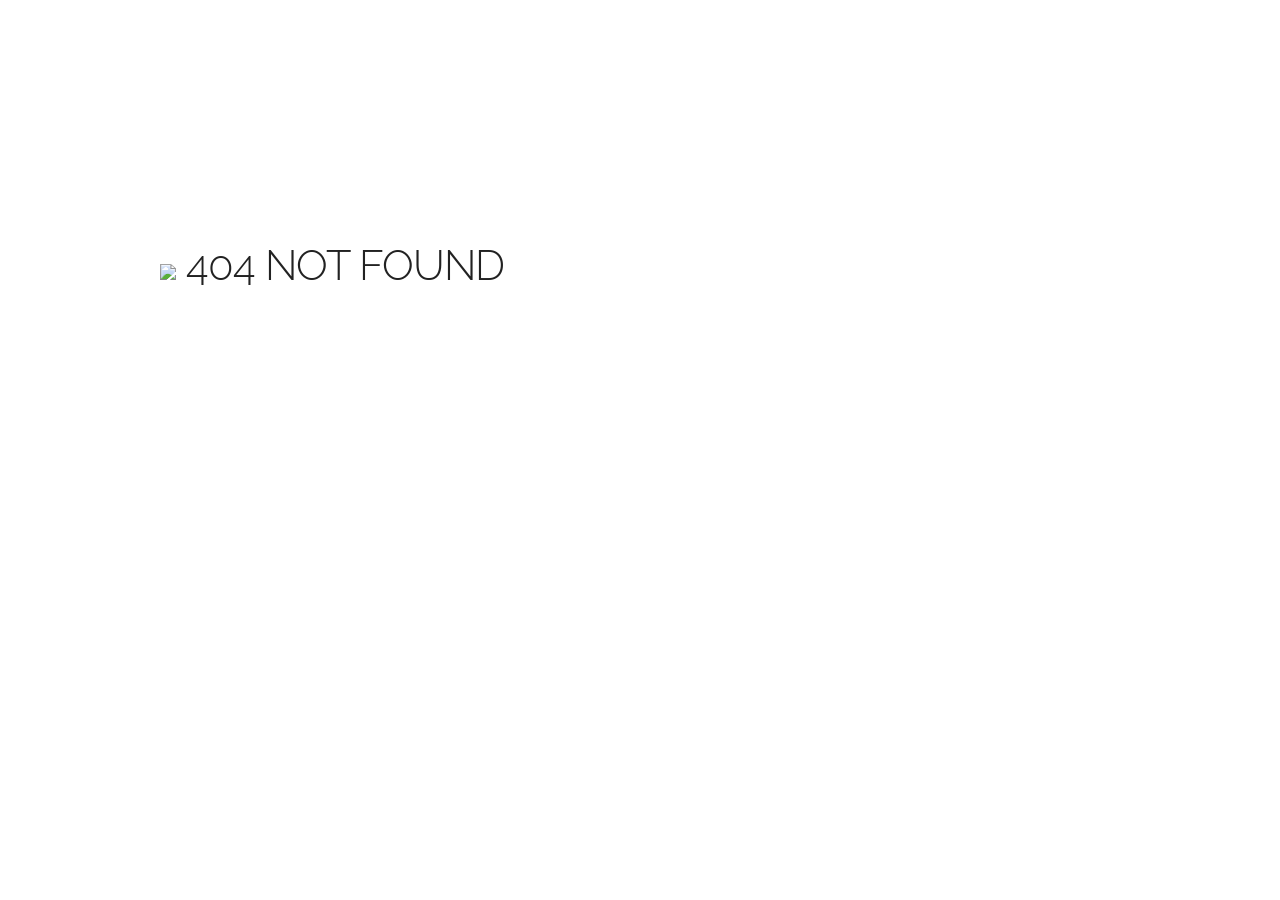
==== index.html @ 8c0a5f90 "deploy" ====
<!DOCTYPE html><html lang=en><head><meta charset=utf-8><meta http-equiv=X-UA-Compatible content="IE=edge"><meta name=viewport content="width=device-width,initial-scale=1"><link rel=icon href=/favicon.png><link href="//fonts.googleapis.com/css?family=Raleway:400,300,600" rel=stylesheet type=text/css><link rel=stylesheet href=/css/normalize.css><link rel=stylesheet href=/css/skeleton.css><style>@media (min-width: 550px) {
        .button-menu {
          margin-top: 15%;
        }
        .button-menu-sm {
          padding-left: 15px;
        }
        .panel-list-sm {
          height: 300px;
          margin: 5px;
        }
        .panel-list-sm:first-child {
          margin-left: 5px;
        }
      }

      /* Larger than tablet */
      @media (min-width: 750px) {
        
        .panel-list-md {
          height: 220px;
          margin: 10px;
        }
        .panel-list-md:first-child {
          margin-left: 10px;
        }
        .iframe-md {
          height: 640px;
          width: 480px;
        }
      }

      /* Larger than desktop */
      @media (min-width: 1000px) {
        .panel-list-lg {
          height: 220px;
          margin: 10px;
        }
        .panel-list-lg:first-child {
          margin-left: 10px;
        }
      }

      /* Smaller than tablet */
      @media (max-width: 750px) {
        .footer-pad {
          padding-bottom: 10%;
        }
        .iframe-md {
          height: 320px;
          width: 240px;
        }
      }</style><title>jayant-dhawan</title><link href=/js/chunk-2d0b363b.7b295f26.js rel=prefetch><link href=/js/chunk-2d0b62f8.10cdc7fe.js rel=prefetch><link href=/js/chunk-2d0d7216.37548ad4.js rel=prefetch><link href=/js/chunk-2d2138f6.85608512.js rel=prefetch><link href=/js/chunk-2d21af29.26e97f24.js rel=prefetch><link href=/js/app.e58a77db.js rel=preload as=script><link href=/js/chunk-vendors.94f8d699.js rel=preload as=script></head><body><noscript><strong>We're sorry but jayant-dhawan doesn't work properly without JavaScript enabled. Please enable it to continue.</strong></noscript><div id=app></div><script src=/js/chunk-vendors.94f8d699.js></script><script src=/js/app.e58a77db.js></script></body></html>
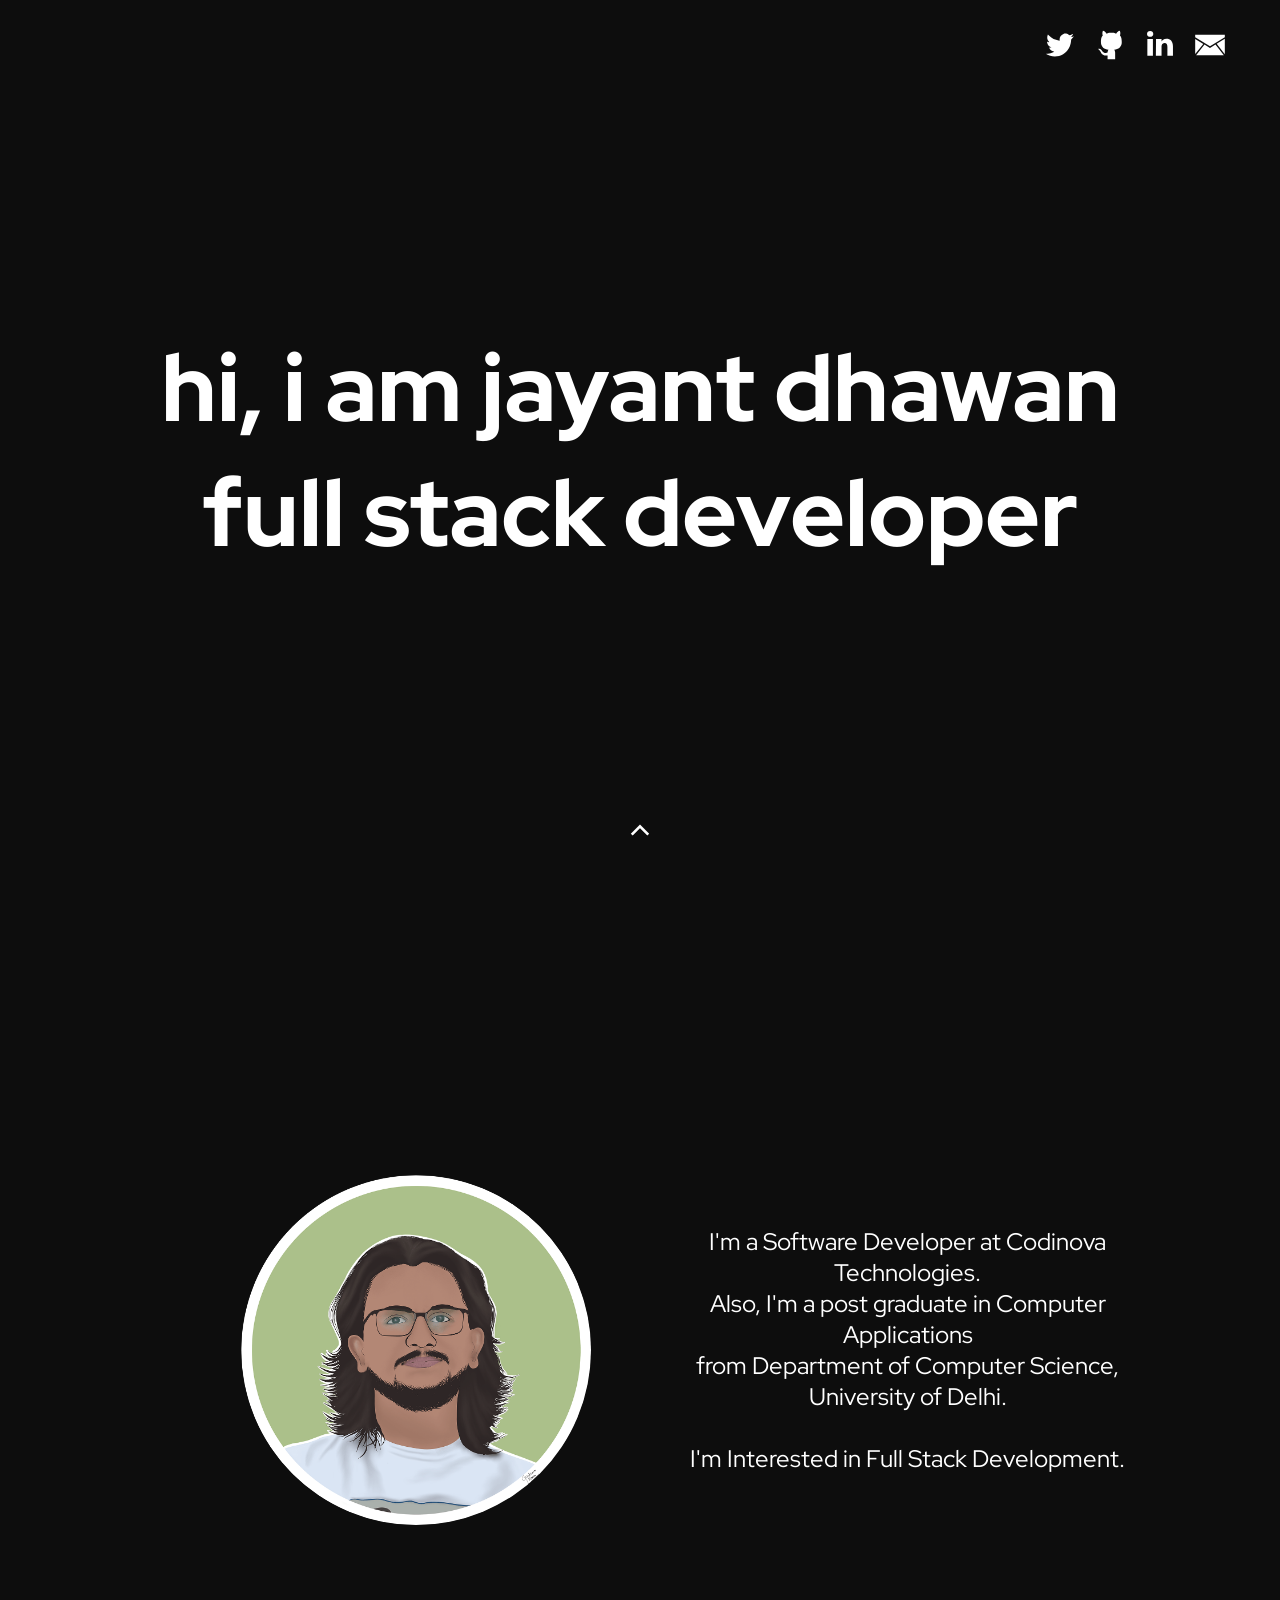
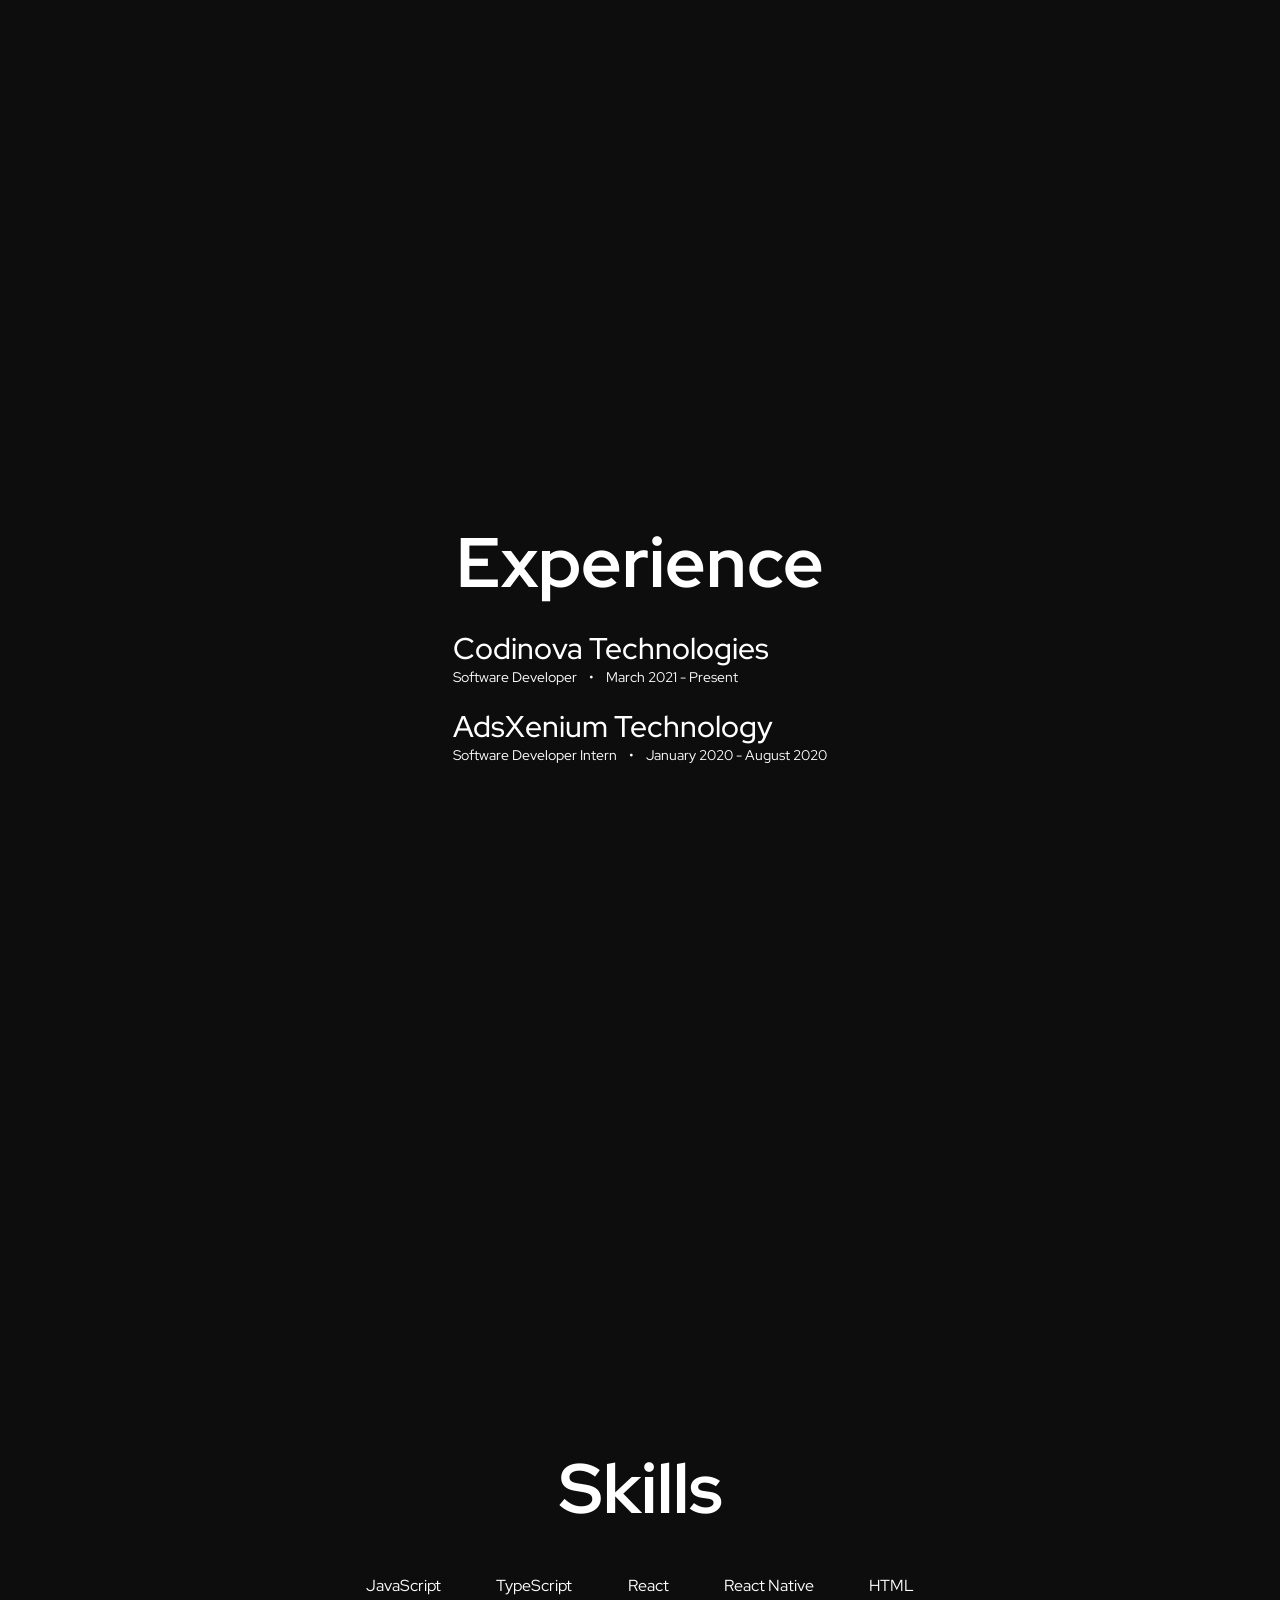
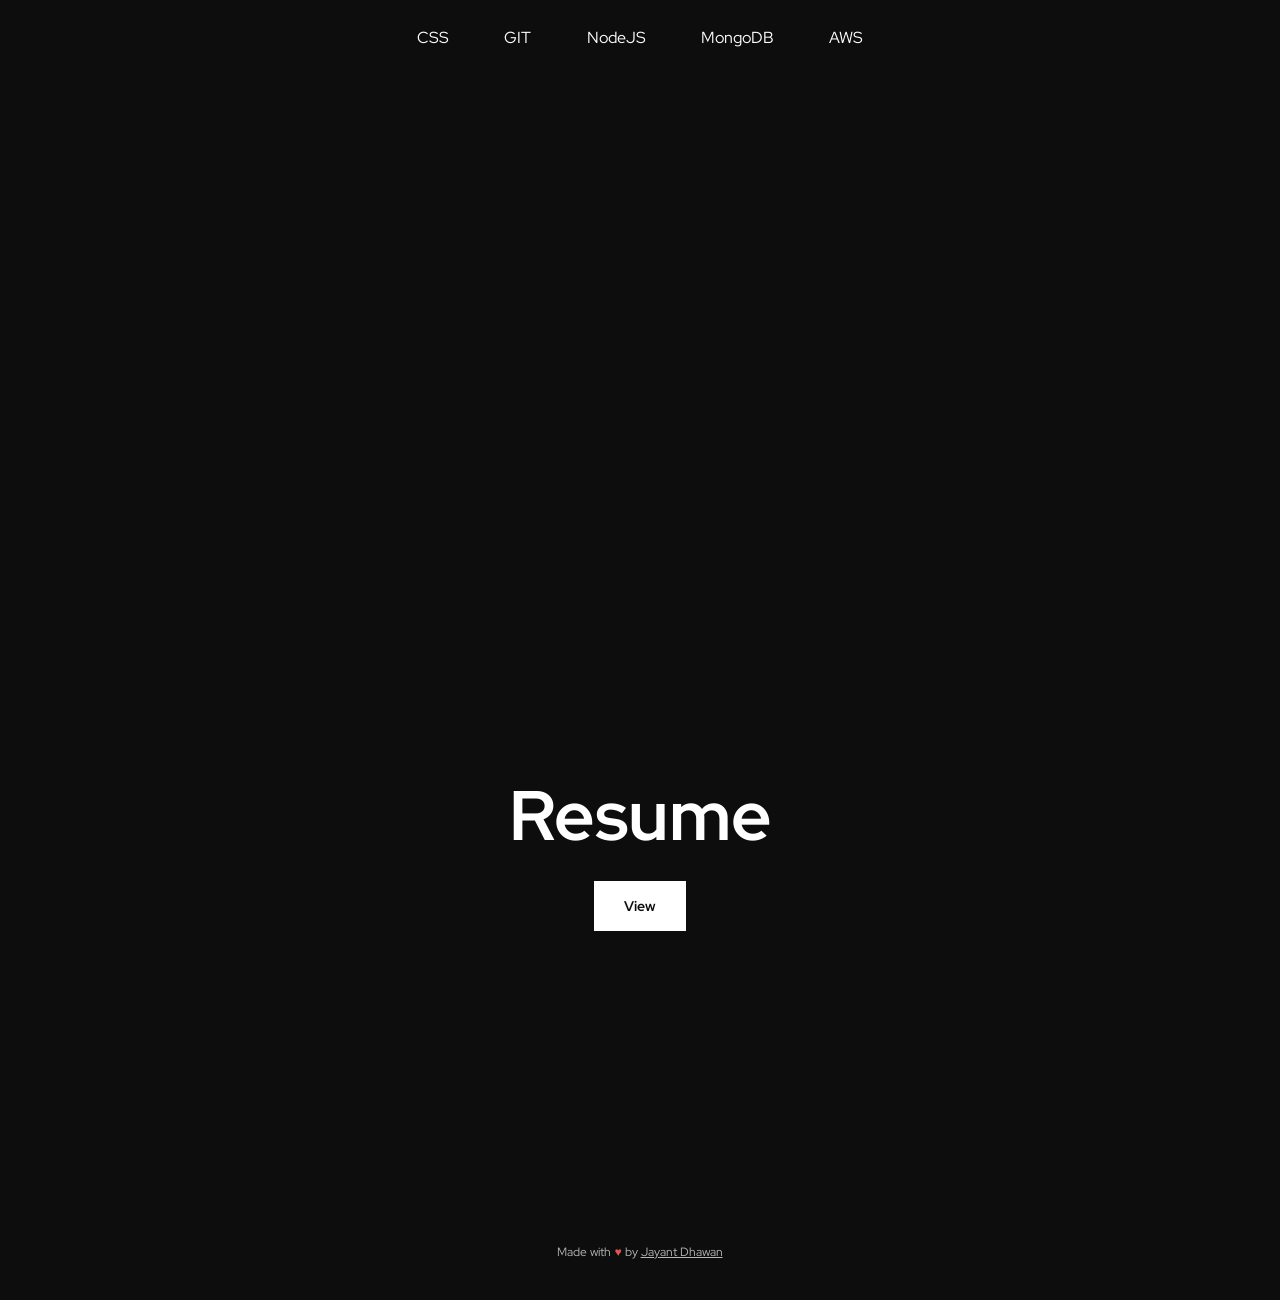
==== commit 56380f3d: "deploy" ====
--- a/index.html
+++ b/index.html
@@ -1,53 +1 @@
-<!DOCTYPE html><html lang=en><head><meta charset=utf-8><meta http-equiv=X-UA-Compatible content="IE=edge"><meta name=viewport content="width=device-width,initial-scale=1"><link rel=icon href=/favicon.png><link href="//fonts.googleapis.com/css?family=Raleway:400,300,600" rel=stylesheet type=text/css><link rel=stylesheet href=/css/normalize.css><link rel=stylesheet href=/css/skeleton.css><style>@media (min-width: 550px) {
-        .button-menu {
-          margin-top: 15%;
-        }
-        .button-menu-sm {
-          padding-left: 15px;
-        }
-        .panel-list-sm {
-          height: 300px;
-          margin: 5px;
-        }
-        .panel-list-sm:first-child {
-          margin-left: 5px;
-        }
-      }
-
-      /* Larger than tablet */
-      @media (min-width: 750px) {
-        
-        .panel-list-md {
-          height: 220px;
-          margin: 10px;
-        }
-        .panel-list-md:first-child {
-          margin-left: 10px;
-        }
-        .iframe-md {
-          height: 640px;
-          width: 480px;
-        }
-      }
-
-      /* Larger than desktop */
-      @media (min-width: 1000px) {
-        .panel-list-lg {
-          height: 220px;
-          margin: 10px;
-        }
-        .panel-list-lg:first-child {
-          margin-left: 10px;
-        }
-      }
-
-      /* Smaller than tablet */
-      @media (max-width: 750px) {
-        .footer-pad {
-          padding-bottom: 10%;
-        }
-        .iframe-md {
-          height: 320px;
-          width: 240px;
-        }
-      }</style><title>jayant-dhawan</title><link href=/js/chunk-2d0b363b.7b295f26.js rel=prefetch><link href=/js/chunk-2d0b62f8.10cdc7fe.js rel=prefetch><link href=/js/chunk-2d0d7216.37548ad4.js rel=prefetch><link href=/js/chunk-2d2138f6.85608512.js rel=prefetch><link href=/js/chunk-2d21af29.26e97f24.js rel=prefetch><link href=/js/app.e58a77db.js rel=preload as=script><link href=/js/chunk-vendors.94f8d699.js rel=preload as=script></head><body><noscript><strong>We're sorry but jayant-dhawan doesn't work properly without JavaScript enabled. Please enable it to continue.</strong></noscript><div id=app></div><script src=/js/chunk-vendors.94f8d699.js></script><script src=/js/app.e58a77db.js></script></body></html>+<!doctype html><html lang="en"><head><meta charset="utf-8"/><link rel="icon" href="/favicon.png"/><meta name="viewport" content="width=device-width,initial-scale=1"/><meta name="theme-color" content="#000000"/><meta name="description" content="Hi, i am a full stack developer. Welcome to my page."/><link rel="apple-touch-icon" href="/logo192.png"/><link rel="manifest" href="/manifest.json"/><title>Jayant Dhawan</title><link rel="preconnect" href="https://fonts.googleapis.com"/><link rel="preconnect" href="https://fonts.gstatic.com" crossorigin/><link href="https://fonts.googleapis.com/css2?family=Red+Hat+Display:wght@400;500;600;800&display=swap" rel="stylesheet"/><script type="text/javascript" src="https://cdnjs.cloudflare.com/ajax/libs/egg.js/1.0/egg.min.js"></script><style>@import url(https://fonts.googleapis.com/css2?family=Red+Hat+Display:wght@400;500;600;800&display=swap);</style><script defer="defer" src="/static/js/main.9273fc24.js"></script><link href="/static/css/main.b7b80606.css" rel="stylesheet"></head><body><noscript>You need to enable JavaScript to run this app.</noscript><div id="root"></div><img id="gift" src="" style="display:none;position:absolute;top:0;bottom:0;left:0;right:0;margin:auto;height:350px"/><script type="text/javascript" src="/assets/js/egg.js"></script></body></html>
--- a/static/css/main.b7b80606.css
+++ b/static/css/main.b7b80606.css
@@ -0,0 +1,2 @@
+body{background-color:#0d0d0d;font-family:Red Hat Display,sans-serif;margin:0;overscroll-behavior-y:none;padding:0}html{scroll-snap-type:y mandatory}section{align-items:center;display:flex;height:100vh;justify-content:center;scroll-snap-align:start;scroll-snap-stop:always}
+/*# sourceMappingURL=main.b7b80606.css.map*/
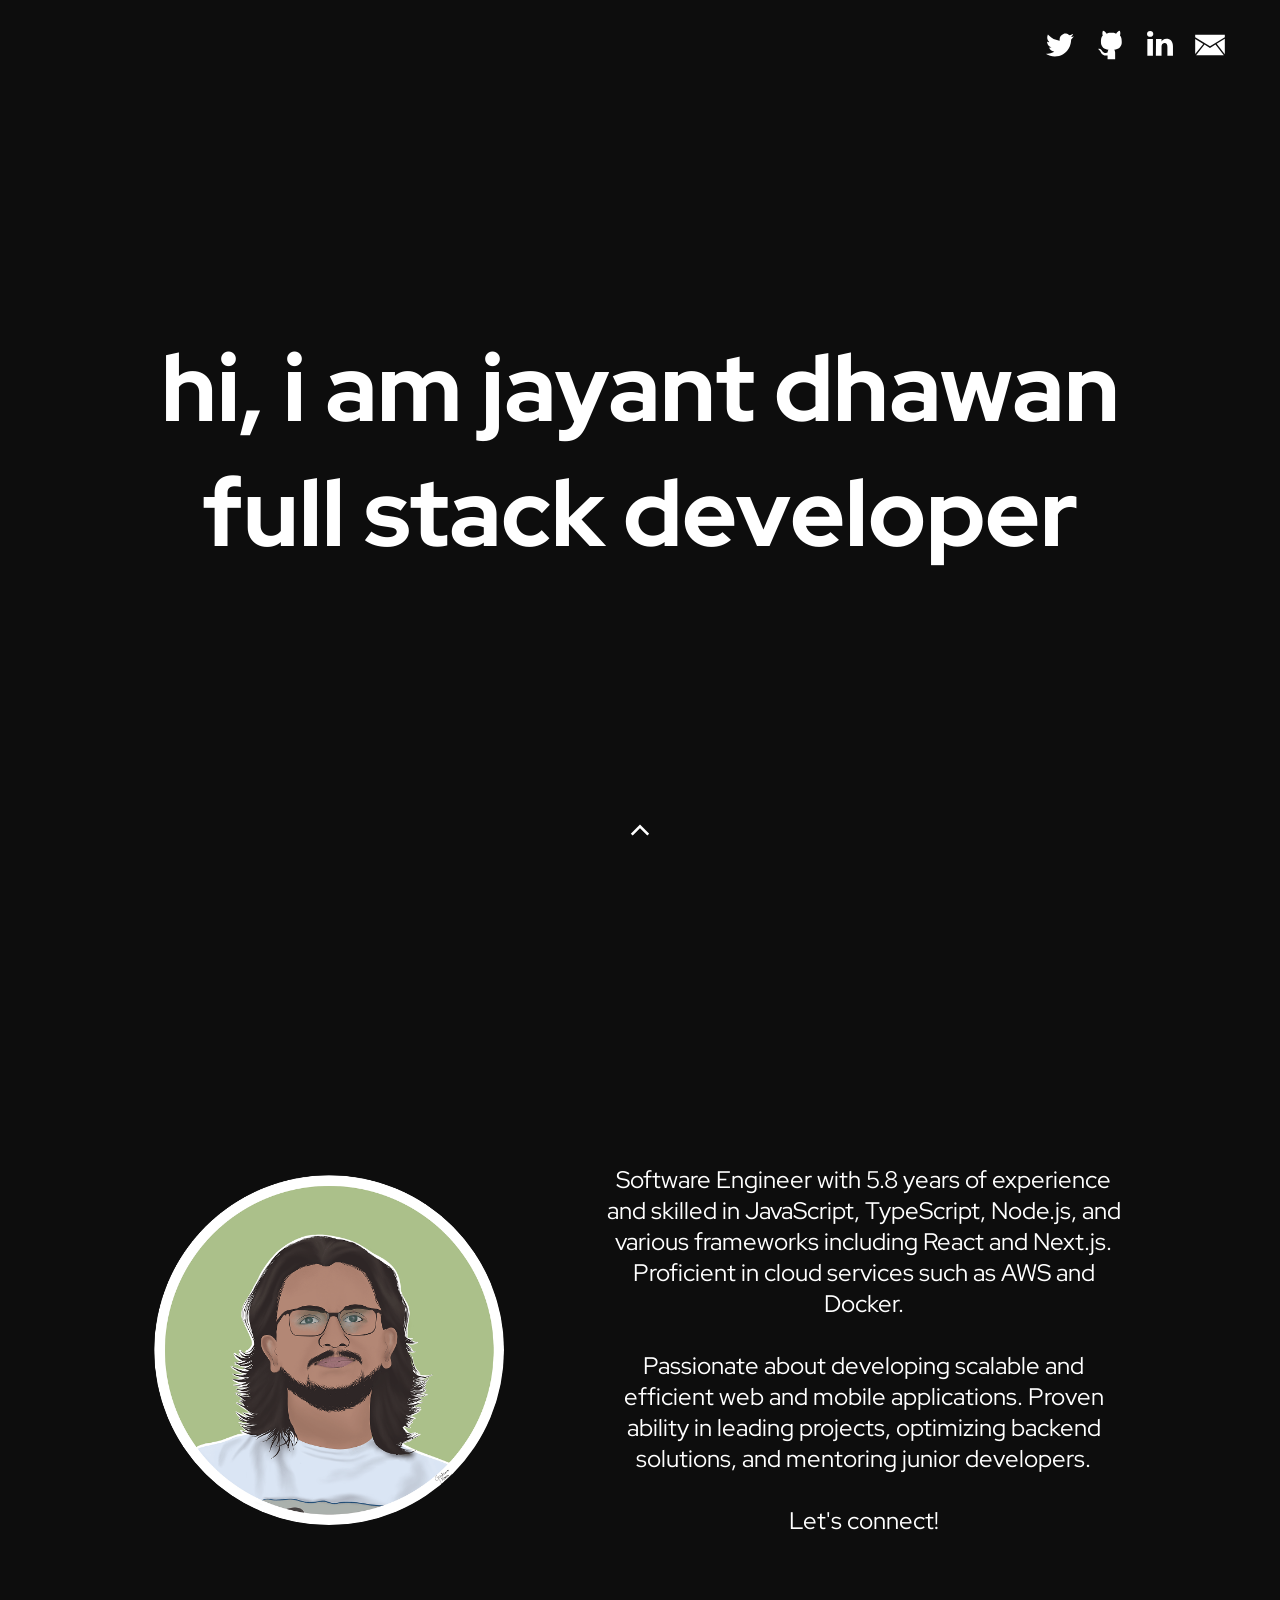
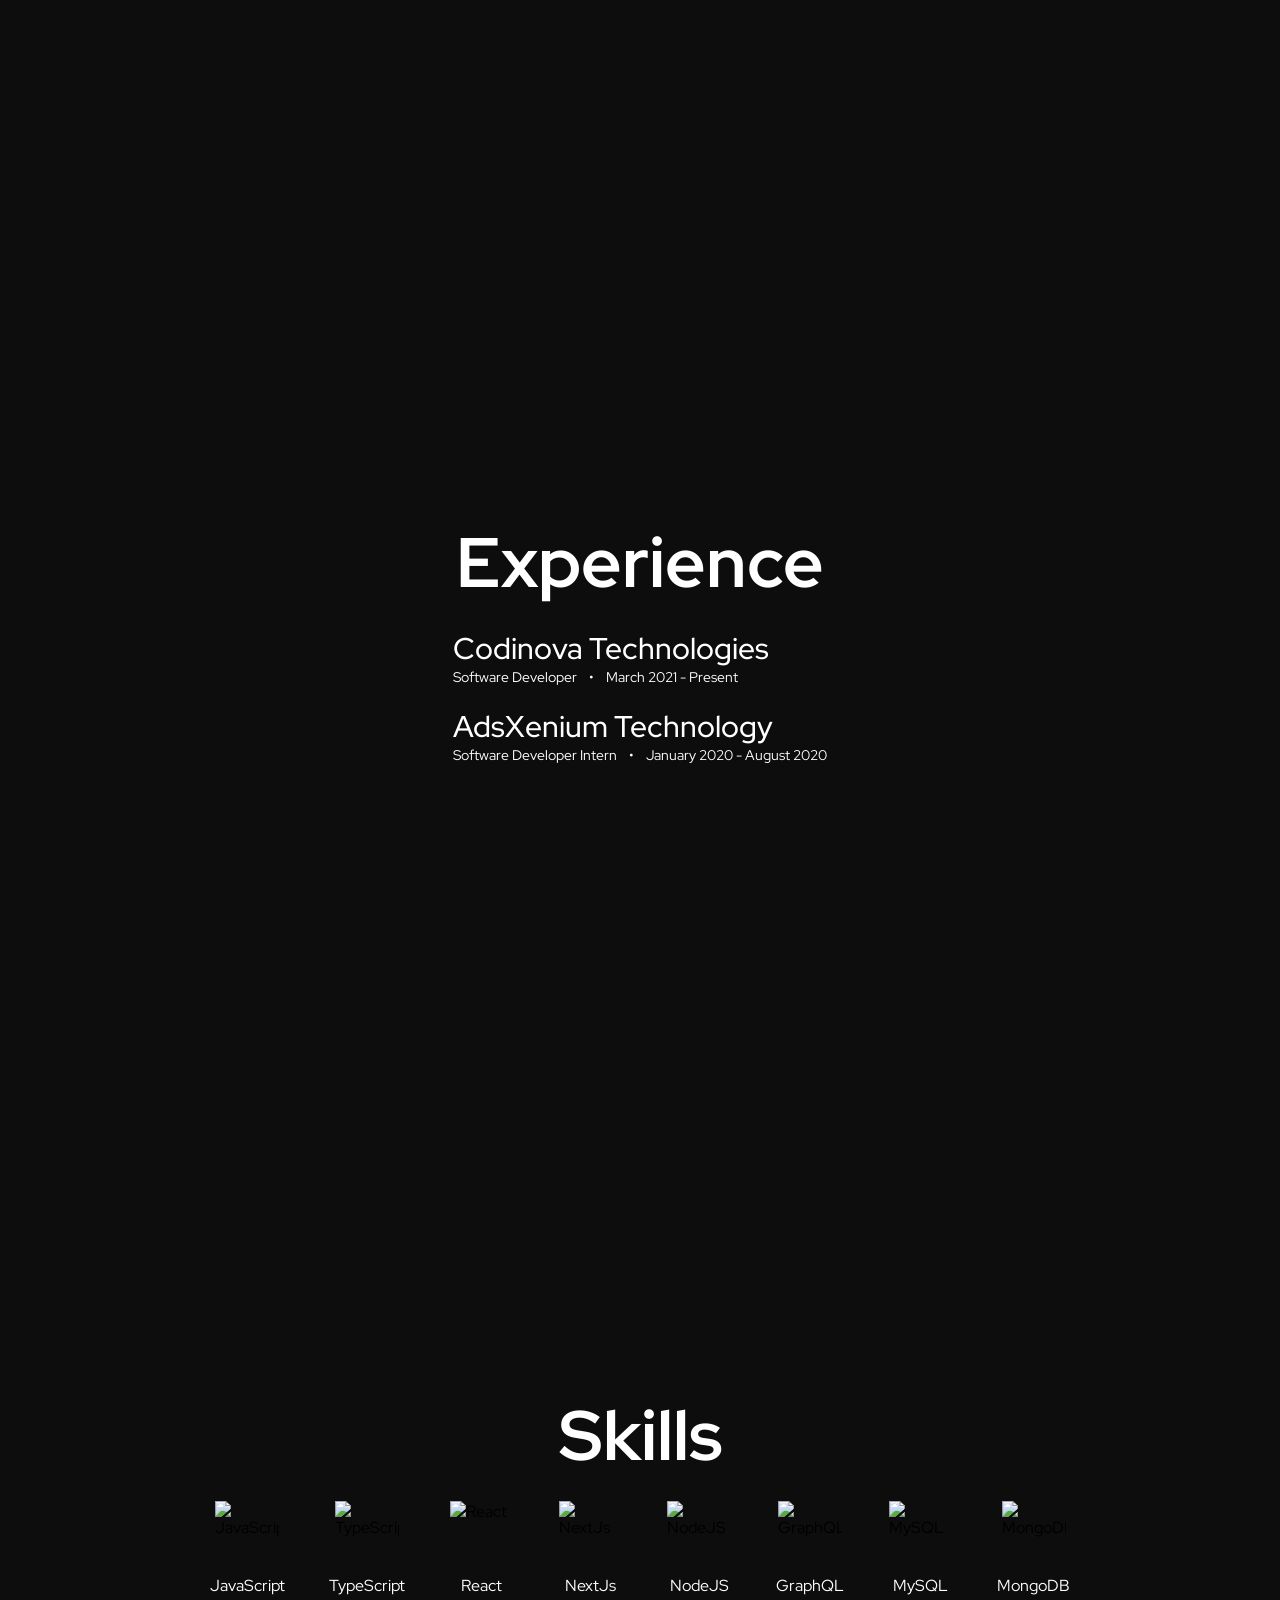
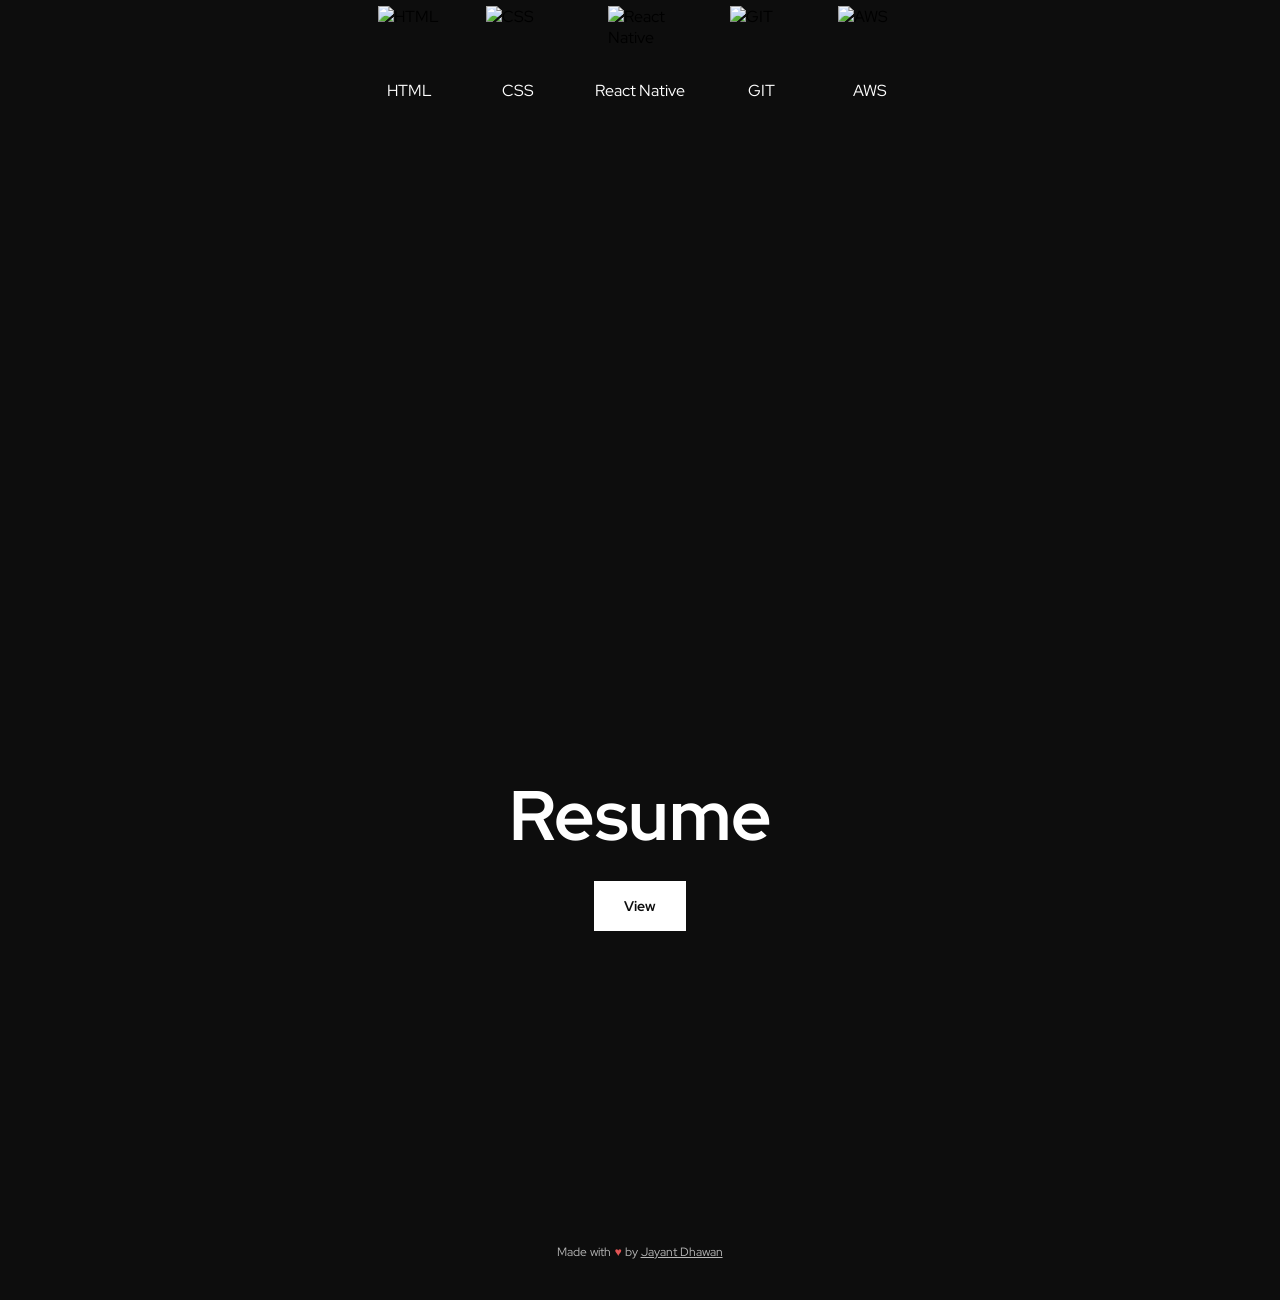
==== commit 8b2d09fc: "deploy" ====
--- a/index.html
+++ b/index.html
@@ -1 +1 @@
-<!doctype html><html lang="en"><head><meta charset="utf-8"/><link rel="icon" href="/favicon.png"/><meta name="viewport" content="width=device-width,initial-scale=1"/><meta name="theme-color" content="#000000"/><meta name="description" content="Hi, i am a full stack developer. Welcome to my page."/><link rel="apple-touch-icon" href="/logo192.png"/><link rel="manifest" href="/manifest.json"/><title>Jayant Dhawan</title><link rel="preconnect" href="https://fonts.googleapis.com"/><link rel="preconnect" href="https://fonts.gstatic.com" crossorigin/><link href="https://fonts.googleapis.com/css2?family=Red+Hat+Display:wght@400;500;600;800&display=swap" rel="stylesheet"/><script type="text/javascript" src="https://cdnjs.cloudflare.com/ajax/libs/egg.js/1.0/egg.min.js"></script><style>@import url(https://fonts.googleapis.com/css2?family=Red+Hat+Display:wght@400;500;600;800&display=swap);</style><script defer="defer" src="/static/js/main.9273fc24.js"></script><link href="/static/css/main.b7b80606.css" rel="stylesheet"></head><body><noscript>You need to enable JavaScript to run this app.</noscript><div id="root"></div><img id="gift" src="" style="display:none;position:absolute;top:0;bottom:0;left:0;right:0;margin:auto;height:350px"/><script type="text/javascript" src="/assets/js/egg.js"></script></body></html>+<!doctype html><html lang="en"><head><meta charset="utf-8"/><link rel="icon" href="/favicon.png"/><meta name="viewport" content="width=device-width,initial-scale=1"/><meta name="theme-color" content="#000000"/><meta name="description" content="Hi, i am a full stack developer. Welcome to my page."/><link rel="apple-touch-icon" href="/logo192.png"/><link rel="manifest" href="/manifest.json"/><title>Jayant Dhawan</title><link rel="preconnect" href="https://fonts.googleapis.com"><link rel="preconnect" href="https://fonts.gstatic.com" crossorigin><link href="https://fonts.googleapis.com/css2?family=Red+Hat+Display:wght@400;500;600;800&display=swap" rel="stylesheet"><script type="text/javascript" src="https://cdnjs.cloudflare.com/ajax/libs/egg.js/1.0/egg.min.js"></script><style>@import url(https://fonts.googleapis.com/css2?family=Red+Hat+Display:wght@400;500;600;800&display=swap);</style><script defer="defer" src="/static/js/main.347f236b.js"></script><link href="/static/css/main.ca532eda.css" rel="stylesheet"></head><body><noscript>You need to enable JavaScript to run this app.</noscript><div id="root"></div><img id="gift" src="" style="display:none;position:absolute;top:0;bottom:0;left:0;right:0;margin:auto;height:350px"/><script type="text/javascript" src="/assets/js/egg.js"></script></body></html>
--- a/static/css/main.ca532eda.css
+++ b/static/css/main.ca532eda.css
@@ -0,0 +1,2 @@
+body{background-color:#0d0d0d;font-family:Red Hat Display,sans-serif;margin:0;padding:0}html{scroll-snap-points-y:repeat(100vh);scroll-snap-type:mandatory;scroll-snap-type:y mandatory}section{align-items:center;display:flex;height:100vh;justify-content:center;scroll-snap-align:start}
+/*# sourceMappingURL=main.ca532eda.css.map*/
